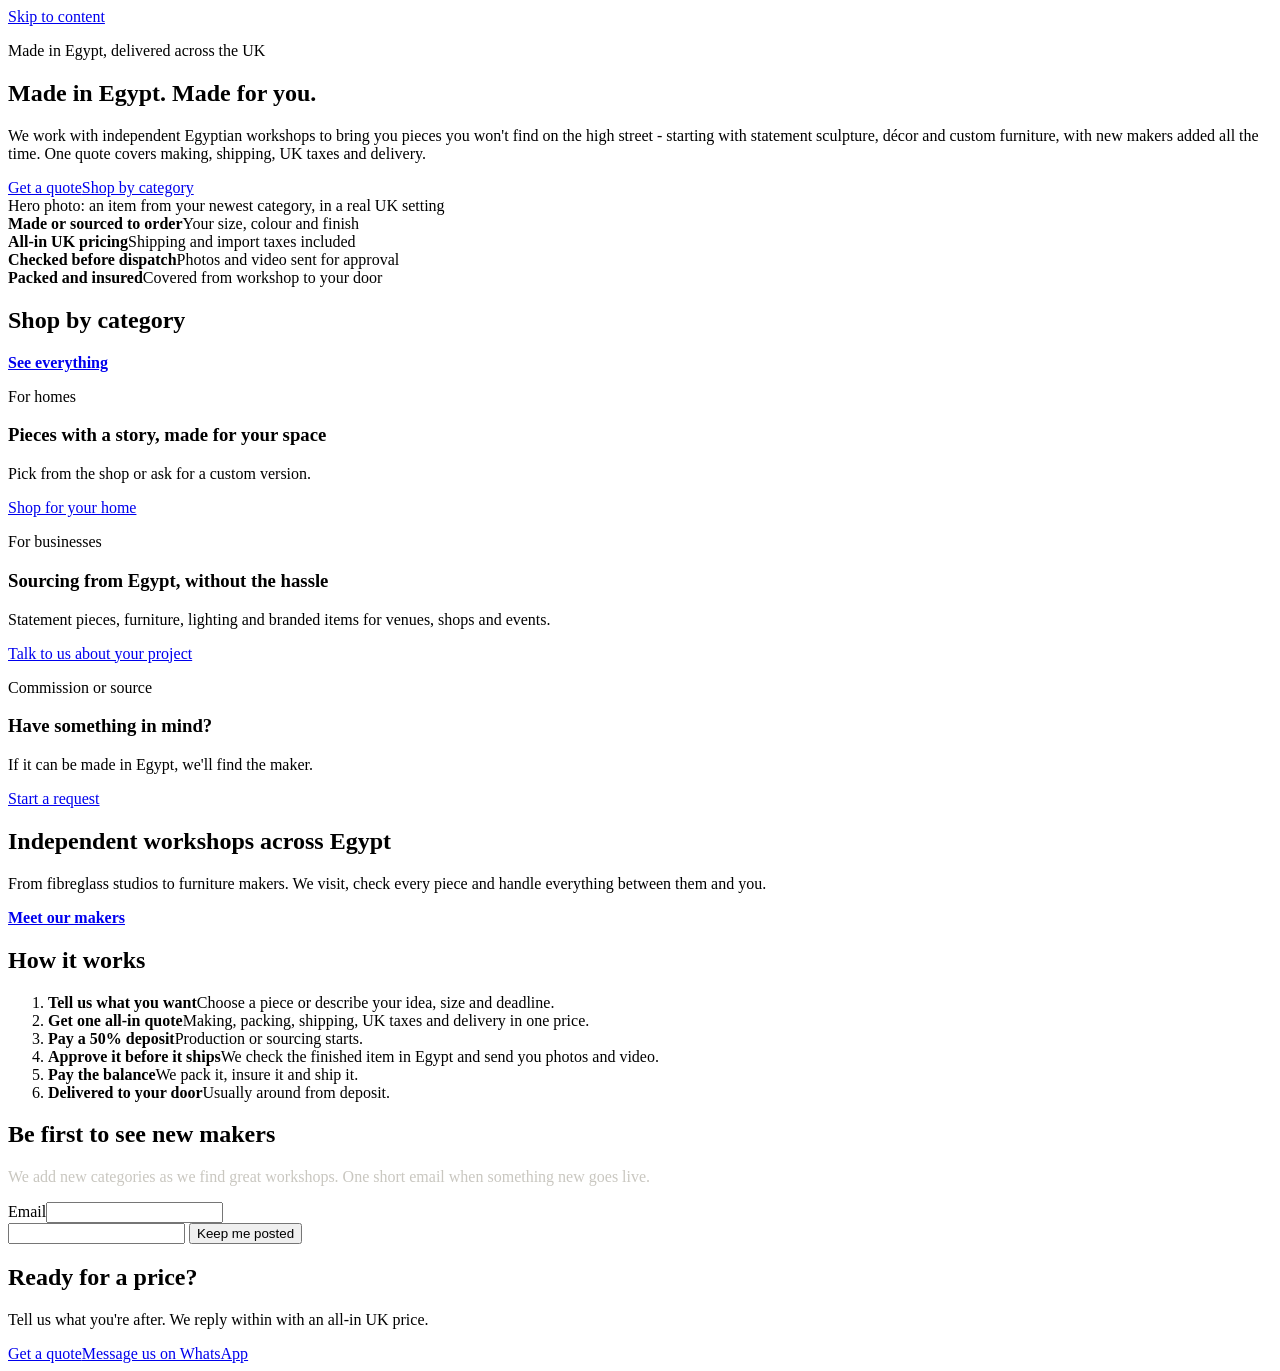
==== index.html @ 95ad1f0b "Add files via upload" ====
<!doctype html>
<html lang="en-GB">
<head>
<meta charset="utf-8">
<meta name="viewport" content="width=device-width, initial-scale=1">
<title>[BRAND] | Made in Egypt, delivered across the UK</title>
<meta name="description" content="Sculpture, décor, custom furniture and more, made to order by independent Egyptian workshops and delivered across the UK with taxes included.">
<link rel="preconnect" href="https://fonts.googleapis.com">
<link rel="preconnect" href="https://fonts.gstatic.com" crossorigin>
<link href="https://fonts.googleapis.com/css2?family=Bricolage+Grotesque:opsz,wght@12..96,700;12..96,800&family=DM+Sans:wght@400;500;700&display=swap" rel="stylesheet">
<link rel="stylesheet" href="assets/styles.css">
</head>
<body data-page="home">
<a class="skip" href="#main">Skip to content</a>
<header id="site-header"></header>
<main id="main">

<section class="hero"><div class="wrap">
  <div class="stack">
    <p class="hero__kicker">Made in Egypt, delivered across the UK</p>
    <h1>Made in Egypt. Made for you.</h1>
    <p class="lead">We work with independent Egyptian workshops to bring you pieces you won't find on the high street - starting with statement sculpture, décor and custom furniture, with new makers added all the time. One quote covers making, shipping, UK taxes and delivery.</p>
    <div class="btn-row"><a class="btn btn--primary" href="quote.html">Get a quote</a><a class="btn btn--outline" href="shop.html">Shop by category</a></div>
  </div>
  <div class="hero__media"><!-- Replace with: <img src="images/hero.jpg" alt="..."> - rotate in your newest category -->
    <div class="ph ph--tag">Hero photo: an item from your newest category, in a real UK setting</div>
  </div>
</div></section>

<section class="trust section--dark" aria-label="What's included"><div class="wrap">
  <div><strong>Made or sourced to order</strong><span>Your size, colour and finish</span></div>
  <div><strong>All-in UK pricing</strong><span>Shipping and import taxes included</span></div>
  <div><strong>Checked before dispatch</strong><span>Photos and video sent for approval</span></div>
  <div><strong>Packed and insured</strong><span>Covered from workshop to your door</span></div>
</div></section>

<section class="section"><div class="wrap">
  <div class="section-head"><h2>Shop by category</h2><a href="shop.html"><strong>See everything</strong></a></div>
  <div class="grid grid--products" id="category-grid" data-limit="3"></div>
</div></section>

<section class="section" style="padding-top:0"><div class="wrap grid grid--3">
  <div class="path"><p class="path__label">For homes</p><h3>Pieces with a story, made for your space</h3><p>Pick from the shop or ask for a custom version.</p><a href="shop.html">Shop for your home</a></div>
  <div class="path path--blue"><p class="path__label">For businesses</p><h3>Sourcing from Egypt, without the hassle</h3><p>Statement pieces, furniture, lighting and branded items for venues, shops and events.</p><a href="business.html">Talk to us about your project</a></div>
  <div class="path path--dark"><p class="path__label">Commission or source</p><h3>Have something in mind?</h3><p>If it can be made in Egypt, we'll find the maker.</p><a href="commission.html">Start a request</a></div>
</div></section>

<section class="section section--white"><div class="wrap split">
  <div class="stack"><h2>Independent workshops across Egypt</h2></div>
  <div class="stack"><p class="lead">From fibreglass studios to furniture makers. We visit, check every piece and handle everything between them and you.</p><p><a href="makers.html"><strong>Meet our makers</strong></a></p></div>
</div></section>

<section class="section"><div class="wrap stack" style="gap:40px">
  <h2>How it works</h2>
  <ol class="steps">
<li><strong>Tell us what you want</strong><span>Choose a piece or describe your idea, size and deadline.</span></li>
<li><strong>Get one all-in quote</strong><span>Making, packing, shipping, UK taxes and delivery in one price.</span></li>
<li><strong>Pay a 50% deposit</strong><span>Production or sourcing starts.</span></li>
<li><strong>Approve it before it ships</strong><span>We check the finished item in Egypt and send you photos and video.</span></li>
<li><strong>Pay the balance</strong><span>We pack it, insure it and ship it.</span></li>
<li><strong>Delivered to your door</strong><span>Usually around <span data-lead-time></span> from deposit.</span></li>
</ol>
</div></section>

<section class="section section--dark"><div class="wrap split">
  <div class="stack"><h2>Be first to see new makers</h2><p style="color:#C9C7C0">We add new categories as we find great workshops. One short email when something new goes live.</p></div>
  <form class="signup" method="POST" novalidate>
  <input type="hidden" name="form" value="new-arrivals">
  <div class="field"><label for="signup-home">Email</label><input id="signup-home" type="email" name="email" autocomplete="email" required></div>
  <input class="hp" type="text" name="_gotcha" tabindex="-1" autocomplete="off" aria-hidden="true">
  <button class="btn btn--primary" type="submit">Keep me posted</button>
  <p class="signup__msg" role="status"></p>
</form>
</div></section>

<section class="section"><div class="wrap split">
  <div class="stack"><h2>Ready for a price?</h2><p class="lead">Tell us what you're after. We reply within <span data-reply-time></span> with an all-in UK price.</p></div>
  <div class="stack" style="justify-content:center"><div class="btn-row"><a class="btn btn--primary" href="quote.html">Get a quote</a><a class="btn btn--outline" data-whatsapp href="#">Message us on WhatsApp</a></div></div>
</div></section>

</main>
<footer id="site-footer"></footer>
<script src="assets/config.js"></script>
<script src="assets/products.js"></script>
<script src="assets/main.js"></script>
</body>
</html>
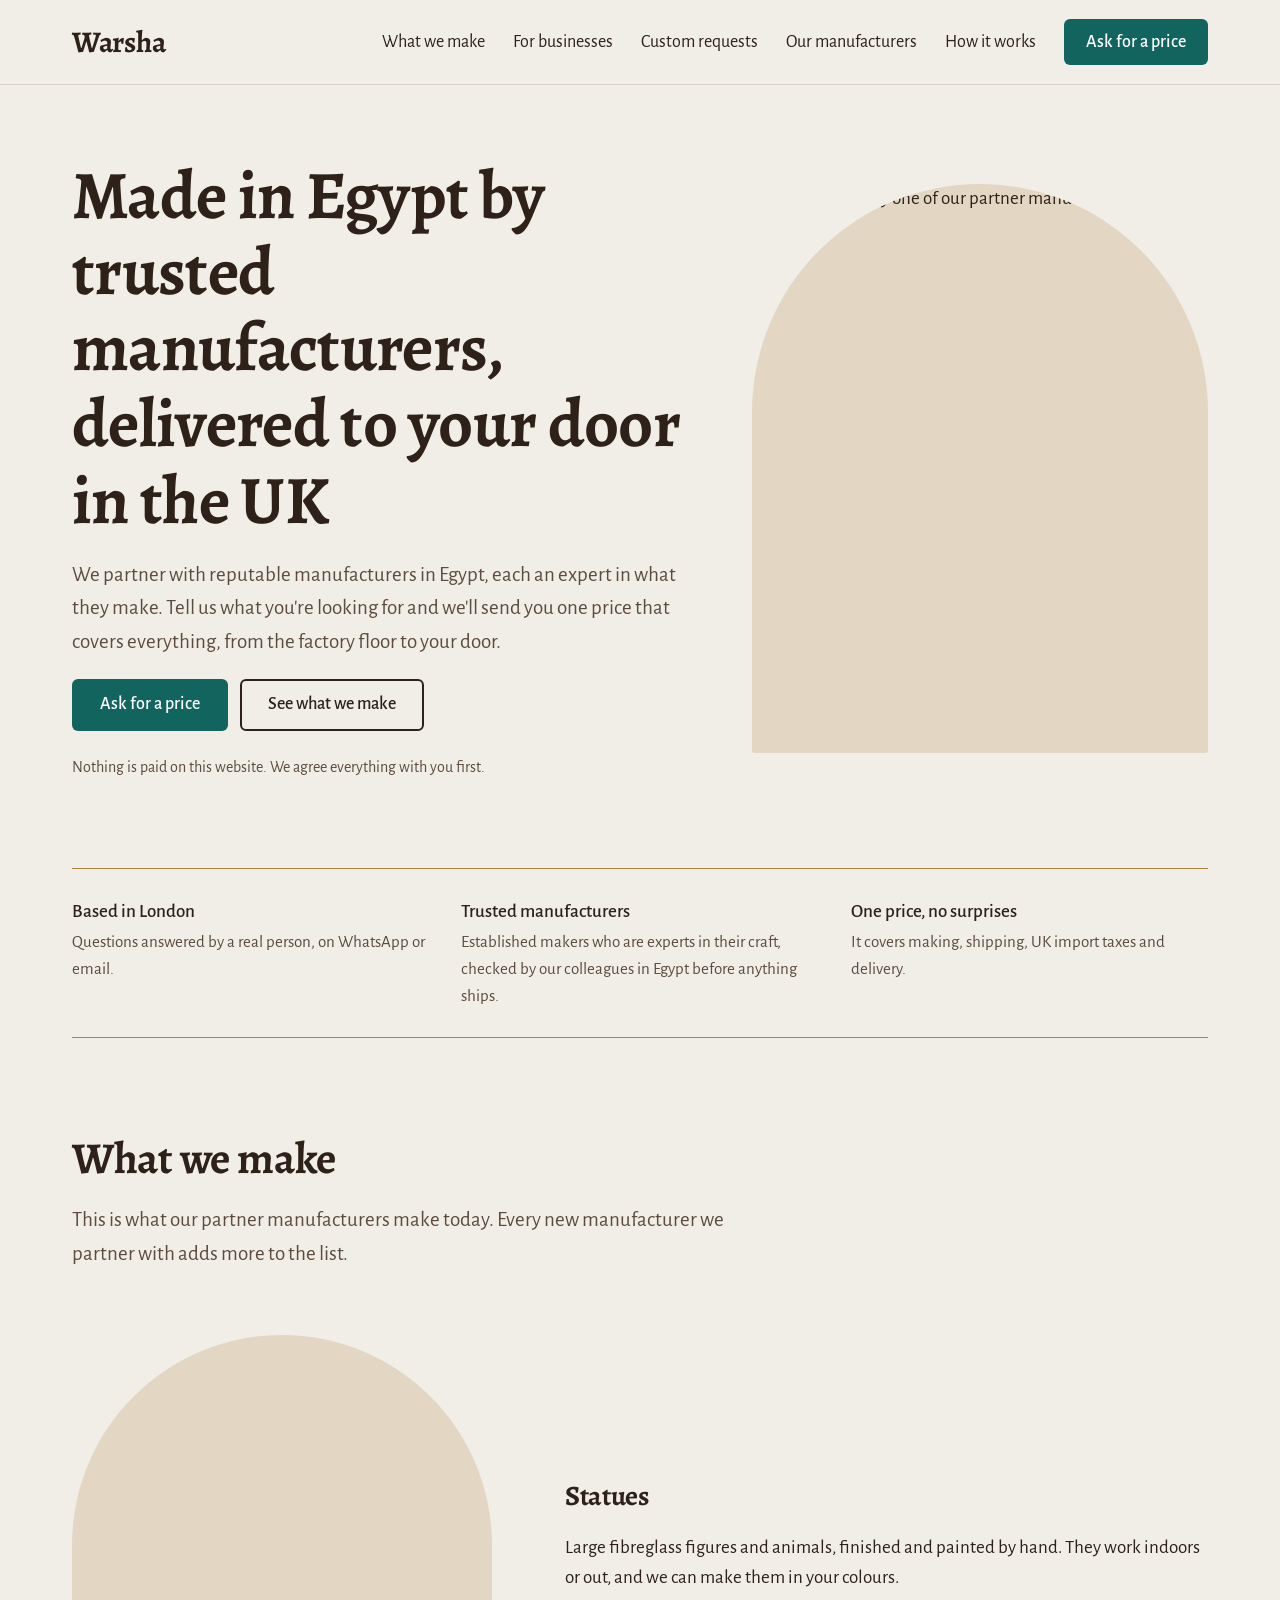
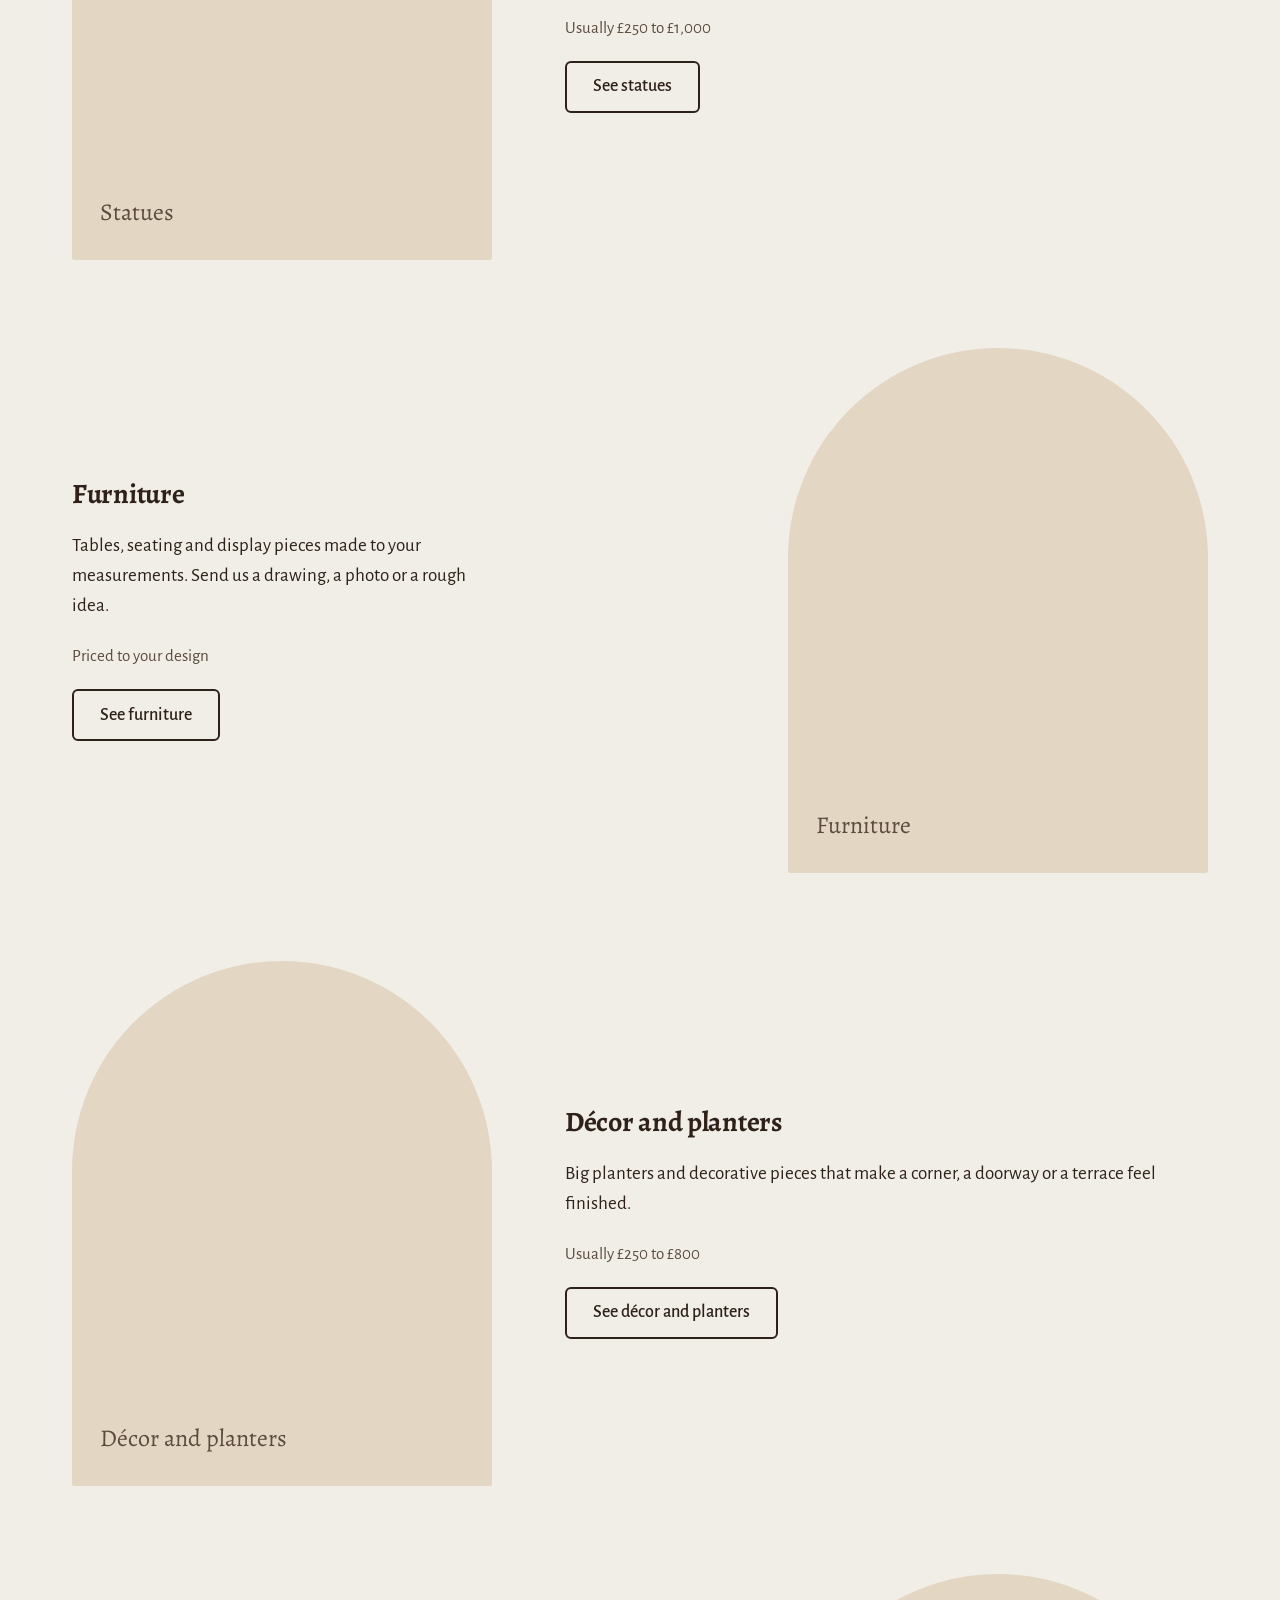
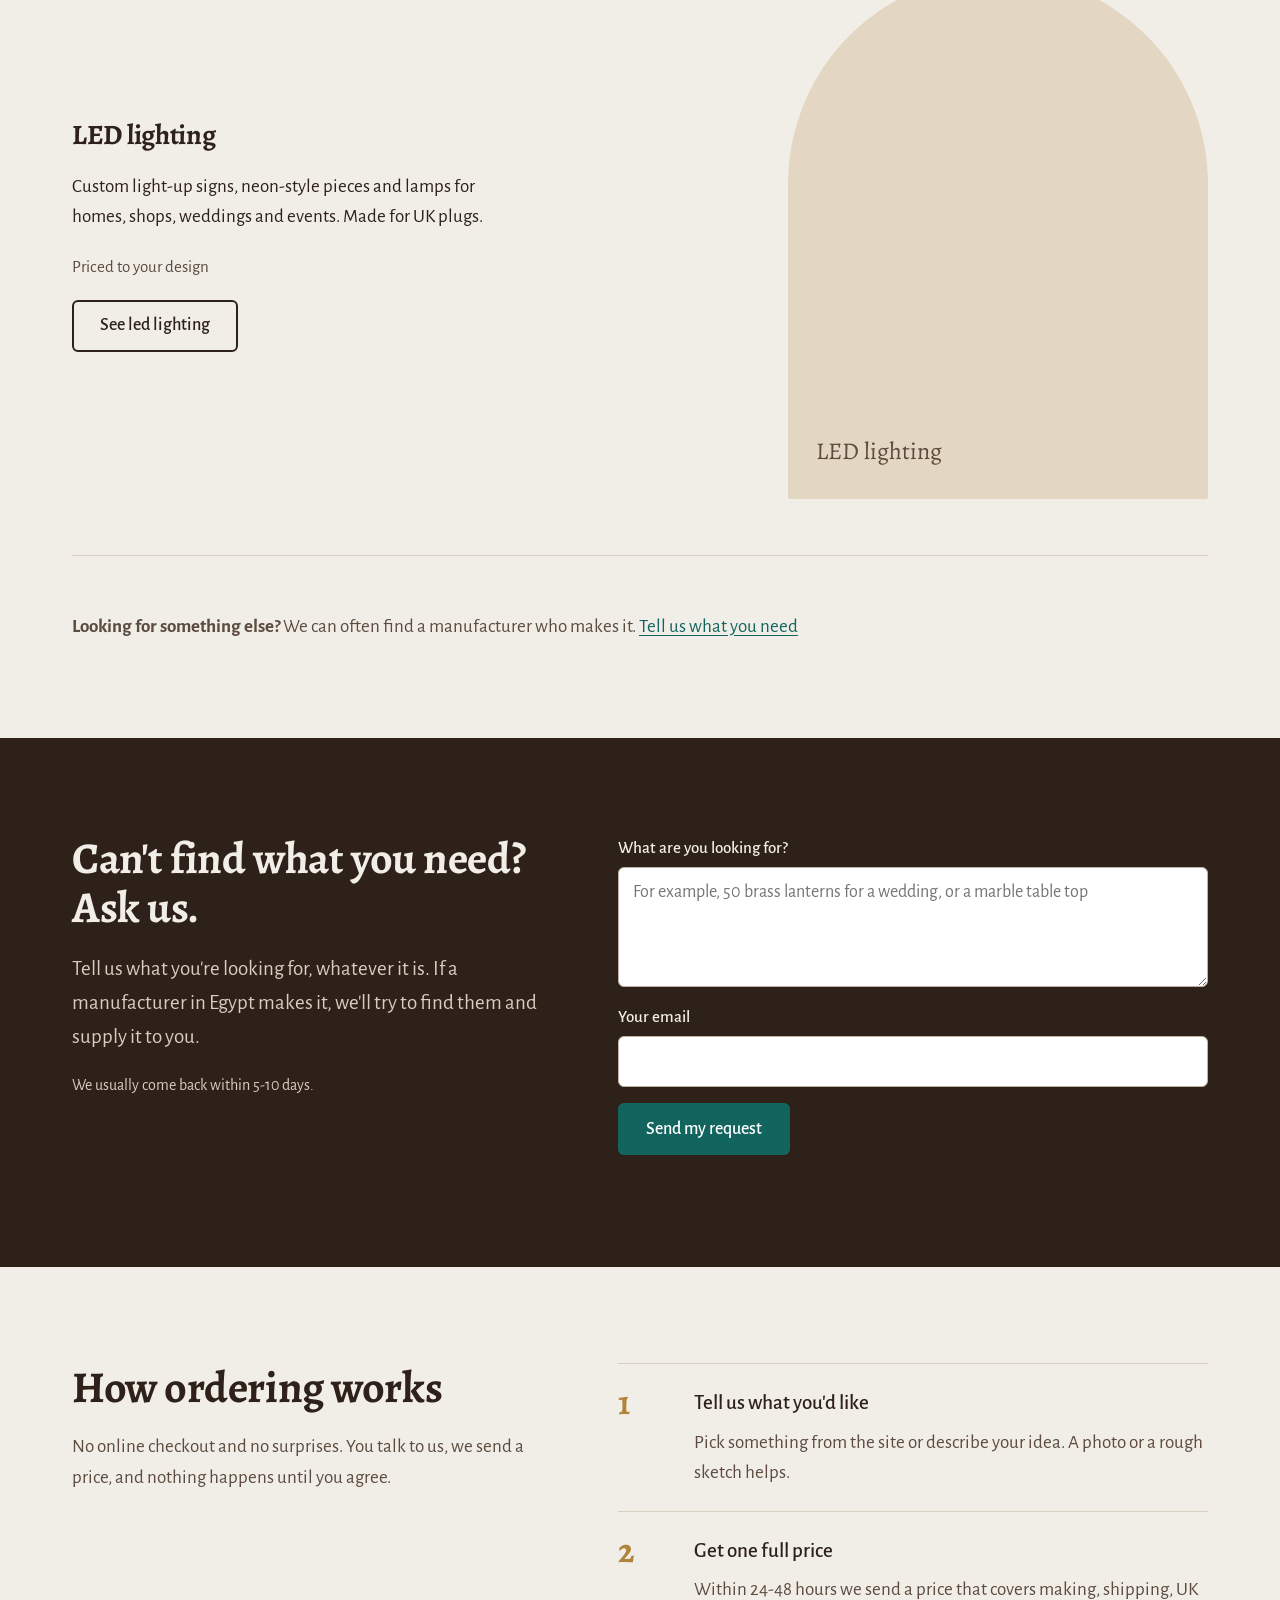
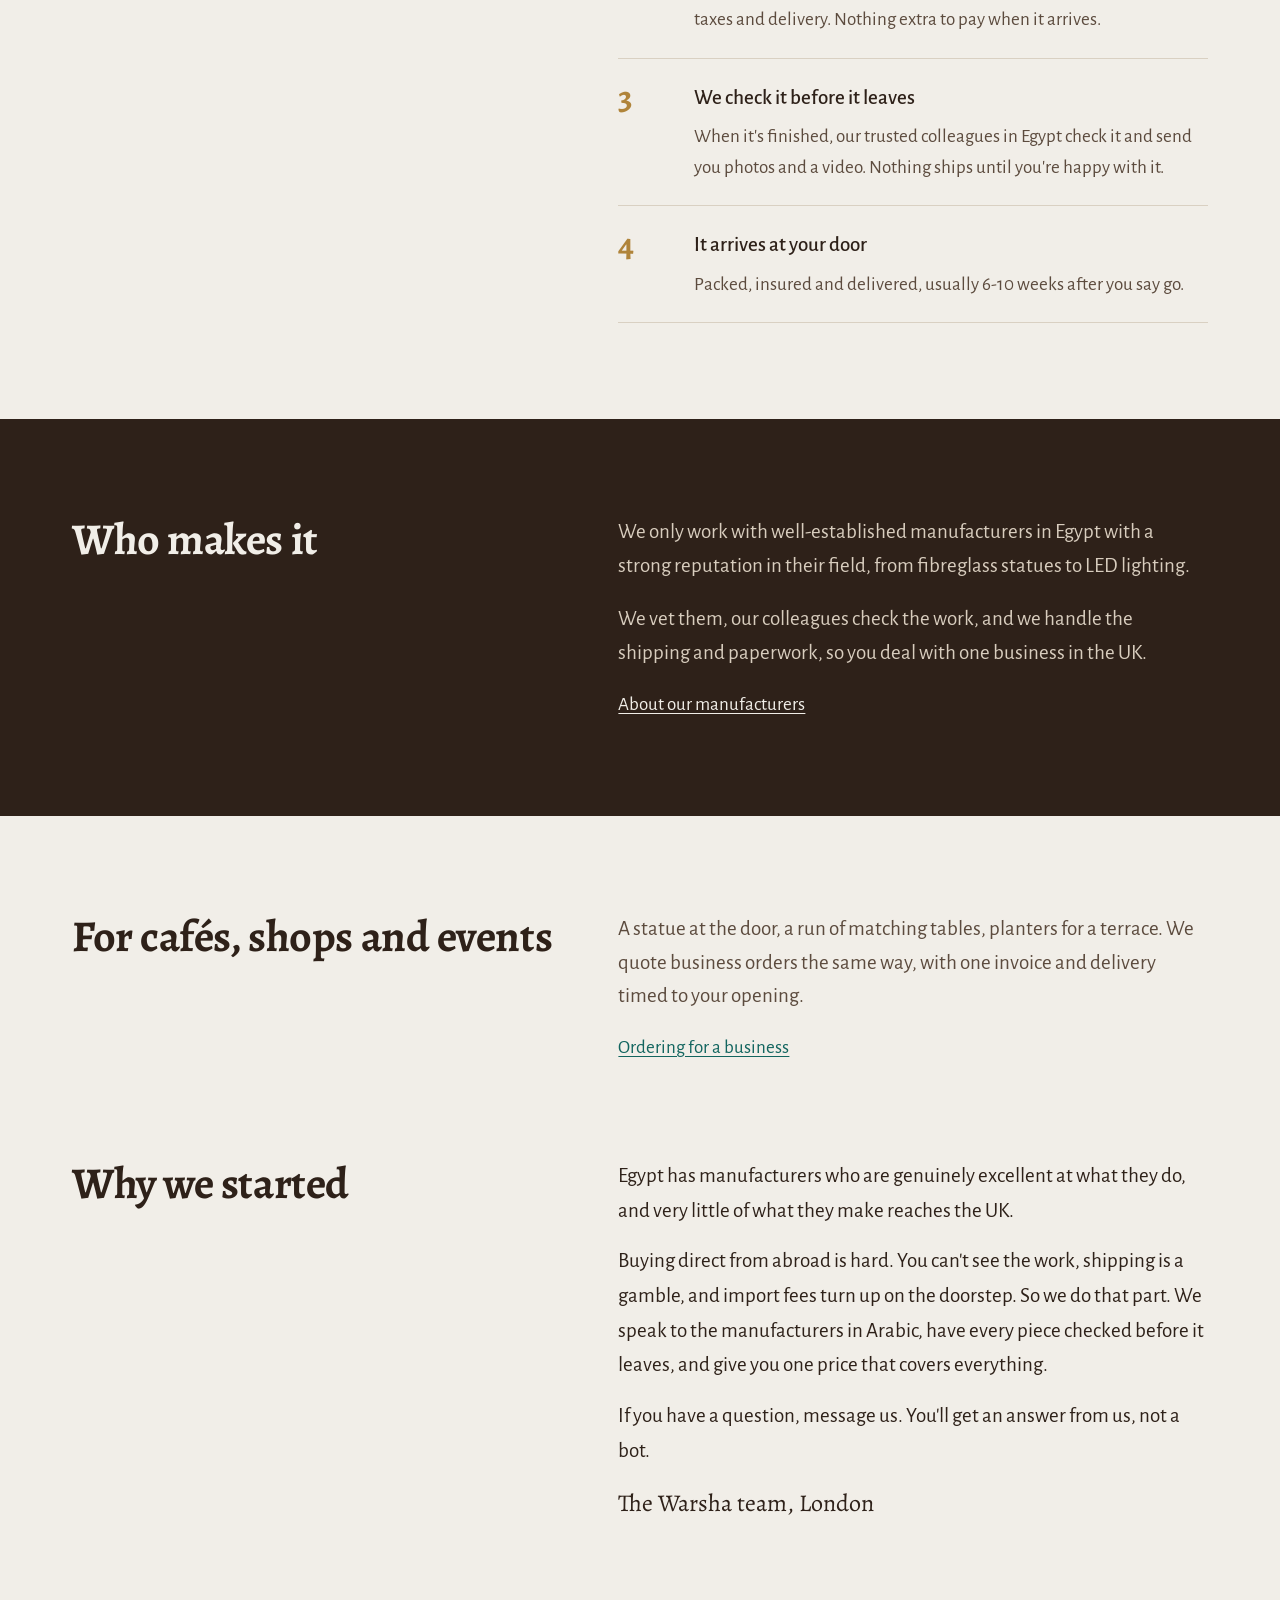
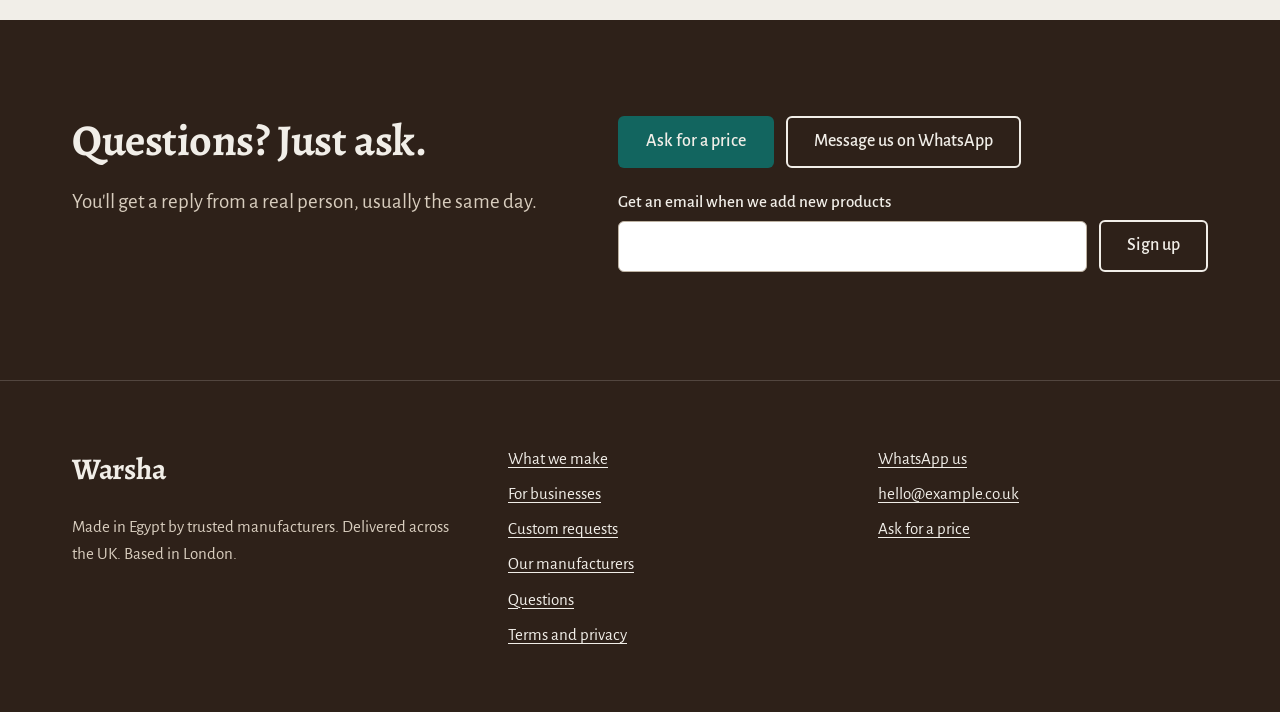
==== commit 64874548: "Add files via upload" ====
--- a/index.html
+++ b/index.html
@@ -3,83 +3,115 @@
 <head>
 <meta charset="utf-8">
 <meta name="viewport" content="width=device-width, initial-scale=1">
-<title>[BRAND] | Made in Egypt, delivered across the UK</title>
-<meta name="description" content="Sculpture, décor, custom furniture and more, made to order by independent Egyptian workshops and delivered across the UK with taxes included.">
+<title>Warsha | Handmade in Egypt, delivered across the UK</title>
+<meta name="description" content="Statues, furniture, décor, LED lighting and more from trusted manufacturers in Egypt, checked before they ship and delivered across the UK. One price, including UK taxes.">
+<meta property="og:title" content="Warsha | Handmade in Egypt, delivered across the UK">
+<meta property="og:description" content="Statues, furniture, décor, LED lighting and more from trusted manufacturers in Egypt, checked before they ship and delivered across the UK. One price, including UK taxes.">
+<meta property="og:image" content="https://yassereyssir.github.io/FORZA/images/hero.jpg">
+<link rel="canonical" href="https://yassereyssir.github.io/FORZA/">
 <link rel="preconnect" href="https://fonts.googleapis.com">
 <link rel="preconnect" href="https://fonts.gstatic.com" crossorigin>
-<link href="https://fonts.googleapis.com/css2?family=Bricolage+Grotesque:opsz,wght@12..96,700;12..96,800&family=DM+Sans:wght@400;500;700&display=swap" rel="stylesheet">
+<link href="https://fonts.googleapis.com/css2?family=Alegreya:wght@500;700&family=Alegreya+Sans:wght@400;500&display=swap" rel="stylesheet">
 <link rel="stylesheet" href="assets/styles.css">
 </head>
-<body data-page="home">
+<body>
 <a class="skip" href="#main">Skip to content</a>
-<header id="site-header"></header>
+<header class="site-header"><div class="wrap">
+<a class="logo" href="index.html">Warsha</a>
+<button class="nav-toggle" type="button" aria-expanded="false" aria-controls="main-nav">Menu</button>
+<nav class="nav" id="main-nav" aria-label="Main">
+<a href="shop.html">What we make</a>
+<a href="business.html">For businesses</a>
+<a href="commission.html">Custom requests</a>
+<a href="makers.html">Our manufacturers</a>
+<a href="how-it-works.html">How it works</a>
+<a class="btn btn--main" href="quote.html">Ask for a price</a>
+</nav></div></header>
 <main id="main">
 
 <section class="hero"><div class="wrap">
-  <div class="stack">
-    <p class="hero__kicker">Made in Egypt, delivered across the UK</p>
-    <h1>Made in Egypt. Made for you.</h1>
-    <p class="lead">We work with independent Egyptian workshops to bring you pieces you won't find on the high street - starting with statement sculpture, décor and custom furniture, with new makers added all the time. One quote covers making, shipping, UK taxes and delivery.</p>
-    <div class="btn-row"><a class="btn btn--primary" href="quote.html">Get a quote</a><a class="btn btn--outline" href="shop.html">Shop by category</a></div>
-  </div>
-  <div class="hero__media"><!-- Replace with: <img src="images/hero.jpg" alt="..."> - rotate in your newest category -->
-    <div class="ph ph--tag">Hero photo: an item from your newest category, in a real UK setting</div>
-  </div>
+<div class="stack">
+<h1>Made in Egypt by trusted manufacturers, delivered to your door in the UK</h1>
+<p class="lead">We partner with reputable manufacturers in Egypt, each an expert in what they make. Tell us what you're looking for and we'll send you one price that covers everything, from the factory floor to your door.</p>
+<div class="btn-row"><a class="btn btn--main" href="quote.html">Ask for a price</a><a class="btn btn--line" href="shop.html">See what we make</a></div>
+<p class="hero__note">Nothing is paid on this website. We agree everything with you first.</p>
+</div>
+<div class="arch"><img src="images/hero.jpg" alt="A piece made by one of our partner manufacturers in Egypt" data-fallback=""></div>
 </div></section>
 
-<section class="trust section--dark" aria-label="What's included"><div class="wrap">
-  <div><strong>Made or sourced to order</strong><span>Your size, colour and finish</span></div>
-  <div><strong>All-in UK pricing</strong><span>Shipping and import taxes included</span></div>
-  <div><strong>Checked before dispatch</strong><span>Photos and video sent for approval</span></div>
-  <div><strong>Packed and insured</strong><span>Covered from workshop to your door</span></div>
+<div class="wrap"><hr class="rule"><div class="facts">
+<p><strong>Based in London</strong>Questions answered by a real person, on WhatsApp or email.</p>
+<p><strong>Trusted manufacturers</strong>Established makers who are experts in their craft, checked by our colleagues in Egypt before anything ships.</p>
+<p><strong>One price, no surprises</strong>It covers making, shipping, UK import taxes and delivery.</p>
+</div><hr class="rule"></div>
+
+<section class="block"><div class="wrap">
+<div class="stack" style="margin-bottom:64px"><h2>What we make</h2><p class="lead">This is what our partner manufacturers make today. Every new manufacturer we partner with adds more to the list.</p></div>
+<div class="rows" id="category-rows"></div>
+<div class="extras" id="category-extras"></div>
 </div></section>
 
-<section class="section"><div class="wrap">
-  <div class="section-head"><h2>Shop by category</h2><a href="shop.html"><strong>See everything</strong></a></div>
-  <div class="grid grid--products" id="category-grid" data-limit="3"></div>
+<section class="block dark"><div class="wrap split">
+<div class="stack"><h2>Can't find what you need? Ask us.</h2><p class="lead">Tell us what you're looking for, whatever it is. If a manufacturer in Egypt makes it, we'll try to find them and supply it to you.</p><p class="small muted">We usually come back within <span data-sourcing-time></span>.</p></div>
+<form class="request" id="request-form" novalidate>
+<input type="hidden" name="form" value="sourcing-request">
+<div class="field"><label for="r-what">What are you looking for?</label><textarea id="r-what" name="looking_for" placeholder="For example, 50 brass lanterns for a wedding, or a marble table top" required></textarea></div>
+<div class="field"><label for="r-email">Your email</label><input id="r-email" name="email" type="email" autocomplete="email" required></div>
+<input class="hp" type="text" name="_gotcha" tabindex="-1" autocomplete="off" aria-hidden="true">
+<div class="btn-row"><button class="btn btn--main" type="submit">Send my request</button></div>
+<p class="request__msg" role="status"></p>
+</form>
 </div></section>
 
-<section class="section" style="padding-top:0"><div class="wrap grid grid--3">
-  <div class="path"><p class="path__label">For homes</p><h3>Pieces with a story, made for your space</h3><p>Pick from the shop or ask for a custom version.</p><a href="shop.html">Shop for your home</a></div>
-  <div class="path path--blue"><p class="path__label">For businesses</p><h3>Sourcing from Egypt, without the hassle</h3><p>Statement pieces, furniture, lighting and branded items for venues, shops and events.</p><a href="business.html">Talk to us about your project</a></div>
-  <div class="path path--dark"><p class="path__label">Commission or source</p><h3>Have something in mind?</h3><p>If it can be made in Egypt, we'll find the maker.</p><a href="commission.html">Start a request</a></div>
-</div></section>
-
-<section class="section section--white"><div class="wrap split">
-  <div class="stack"><h2>Independent workshops across Egypt</h2></div>
-  <div class="stack"><p class="lead">From fibreglass studios to furniture makers. We visit, check every piece and handle everything between them and you.</p><p><a href="makers.html"><strong>Meet our makers</strong></a></p></div>
-</div></section>
-
-<section class="section"><div class="wrap stack" style="gap:40px">
-  <h2>How it works</h2>
-  <ol class="steps">
-<li><strong>Tell us what you want</strong><span>Choose a piece or describe your idea, size and deadline.</span></li>
-<li><strong>Get one all-in quote</strong><span>Making, packing, shipping, UK taxes and delivery in one price.</span></li>
-<li><strong>Pay a 50% deposit</strong><span>Production or sourcing starts.</span></li>
-<li><strong>Approve it before it ships</strong><span>We check the finished item in Egypt and send you photos and video.</span></li>
-<li><strong>Pay the balance</strong><span>We pack it, insure it and ship it.</span></li>
-<li><strong>Delivered to your door</strong><span>Usually around <span data-lead-time></span> from deposit.</span></li>
+<section class="block"><div class="wrap split">
+<div class="stack"><h2>How ordering works</h2><p class="muted">No online checkout and no surprises. You talk to us, we send a price, and nothing happens until you agree.</p></div>
+<ol class="steps">
+<li><strong>Tell us what you'd like</strong><span>Pick something from the site or describe your idea. A photo or a rough sketch helps.</span></li>
+<li><strong>Get one full price</strong><span>Within <span data-reply-time></span> we send a price that covers making, shipping, UK taxes and delivery. Nothing extra to pay when it arrives.</span></li>
+<li><strong>We check it before it leaves</strong><span>When it's finished, our trusted colleagues in Egypt check it and send you photos and a video. Nothing ships until you're happy with it.</span></li>
+<li><strong>It arrives at your door</strong><span>Packed, insured and delivered, usually <span data-lead-time></span> after you say go.</span></li>
 </ol>
 </div></section>
 
-<section class="section section--dark"><div class="wrap split">
-  <div class="stack"><h2>Be first to see new makers</h2><p style="color:#C9C7C0">We add new categories as we find great workshops. One short email when something new goes live.</p></div>
-  <form class="signup" method="POST" novalidate>
-  <input type="hidden" name="form" value="new-arrivals">
-  <div class="field"><label for="signup-home">Email</label><input id="signup-home" type="email" name="email" autocomplete="email" required></div>
-  <input class="hp" type="text" name="_gotcha" tabindex="-1" autocomplete="off" aria-hidden="true">
-  <button class="btn btn--primary" type="submit">Keep me posted</button>
-  <p class="signup__msg" role="status"></p>
-</form>
+<section class="block dark"><div class="wrap split">
+<h2>Who makes it</h2>
+<div class="stack"><p class="lead">We only work with well-established manufacturers in Egypt with a strong reputation in their field, from fibreglass statues to LED lighting.</p><p class="lead">We vet them, our colleagues check the work, and we handle the shipping and paperwork, so you deal with one business in the UK.</p><p><a href="makers.html">About our manufacturers</a></p></div>
 </div></section>
 
-<section class="section"><div class="wrap split">
-  <div class="stack"><h2>Ready for a price?</h2><p class="lead">Tell us what you're after. We reply within <span data-reply-time></span> with an all-in UK price.</p></div>
-  <div class="stack" style="justify-content:center"><div class="btn-row"><a class="btn btn--primary" href="quote.html">Get a quote</a><a class="btn btn--outline" data-whatsapp href="#">Message us on WhatsApp</a></div></div>
+<section class="block"><div class="wrap split">
+<h2>For cafés, shops and events</h2>
+<div class="stack"><p class="lead">A statue at the door, a run of matching tables, planters for a terrace. We quote business orders the same way, with one invoice and delivery timed to your opening.</p><p><a href="business.html">Ordering for a business</a></p></div>
 </div></section>
 
+<section class="block" style="padding-top:0"><div class="wrap split">
+<h2>Why we started</h2>
+<div class="note">
+<p>Egypt has manufacturers who are genuinely excellent at what they do, and very little of what they make reaches the UK.</p>
+<p>Buying direct from abroad is hard. You can't see the work, shipping is a gamble, and import fees turn up on the doorstep. So we do that part. We speak to the manufacturers in Arabic, have every piece checked before it leaves, and give you one price that covers everything.</p>
+<p>If you have a question, message us. You'll get an answer from us, not a bot.</p>
+<p class="note__sign">The Warsha team, London</p>
+</div>
+</div></section>
+
+<section class="block dark"><div class="wrap split">
+<div class="stack"><h2>Questions? Just ask.</h2><p class="lead">You'll get a reply from a real person, usually the same day.</p></div>
+<div class="stack">
+<div class="btn-row"><a class="btn btn--main" href="quote.html">Ask for a price</a><a class="btn btn--line" data-whatsapp href="#">Message us on WhatsApp</a></div>
+<form class="signup" novalidate>
+<input type="hidden" name="form" value="new-products">
+<div class="field"><label for="signup-email">Get an email when we add new products</label><input id="signup-email" type="email" name="email" autocomplete="email" required></div>
+<input class="hp" type="text" name="_gotcha" tabindex="-1" autocomplete="off" aria-hidden="true">
+<button class="btn btn--line" type="submit">Sign up</button>
+<p class="signup__msg" role="status"></p>
+</form>
+</div></div></section>
+
 </main>
-<footer id="site-footer"></footer>
+<footer class="site-footer"><div class="wrap">
+<div class="stack"><a class="logo" href="index.html">Warsha</a><p>Made in Egypt by trusted manufacturers. Delivered across the UK. Based in London.</p></div>
+<ul aria-label="Pages"><li><a href="shop.html">What we make</a></li><li><a href="business.html">For businesses</a></li><li><a href="commission.html">Custom requests</a></li><li><a href="makers.html">Our manufacturers</a></li><li><a href="faq.html">Questions</a></li><li><a href="legal.html">Terms and privacy</a></li></ul>
+<ul aria-label="Contact"><li><a data-whatsapp href="#">WhatsApp us</a></li><li><a data-email href="#"></a></li><li><a href="quote.html">Ask for a price</a></li></ul>
+</div></footer>
 <script src="assets/config.js"></script>
 <script src="assets/products.js"></script>
 <script src="assets/main.js"></script>
--- a/assets/styles.css
+++ b/assets/styles.css
@@ -0,0 +1,188 @@
+/* ==========================================================
+   COLOURS & FONTS - change the look here
+   ========================================================== */
+:root{
+  --limewash:#F1EEE8;   /* page background */
+  --paper:#FAF8F4;      /* forms, quiet panels */
+  --walnut:#2E2119;     /* text and dark sections */
+  --walnut-soft:#5C4B3E;/* secondary text */
+  --faience:#12655F;    /* buttons and links (Egyptian faience blue-green) */
+  --faience-dark:#0C4B46;
+  --brass:#B0843A;      /* thin lines and small details */
+  --sand:#E3D7C3;       /* panels where a photo isn't uploaded yet */
+  --line:#D9D0C2;
+  --serif:'Alegreya', Georgia, serif;
+  --sans:'Alegreya Sans', 'Helvetica Neue', Arial, sans-serif;
+  --wrap:1200px;
+}
+
+*,*::before,*::after{box-sizing:border-box}
+html{scroll-behavior:smooth}
+@media (prefers-reduced-motion:reduce){html{scroll-behavior:auto}}
+body{margin:0;background:var(--limewash);color:var(--walnut);font-family:var(--sans);font-size:19px;line-height:1.6}
+img{max-width:100%;display:block}
+a{color:var(--faience);text-underline-offset:3px}
+a:hover{color:var(--faience-dark)}
+:focus-visible{outline:3px solid var(--faience);outline-offset:3px}
+p{margin:0}
+h1,h2,h3{font-family:var(--serif);font-weight:700;margin:0;line-height:1.12;letter-spacing:-0.01em}
+h1{font-size:clamp(40px,5.6vw,68px)}
+h2{font-size:clamp(30px,3.6vw,44px)}
+h3{font-size:28px}
+.wrap{max-width:var(--wrap);margin:0 auto;padding:0 32px}
+@media (max-width:640px){.wrap{padding:0 20px}body{font-size:18px}}
+.lead{font-size:21px;color:var(--walnut-soft);max-width:34em}
+.measure{max-width:38em}
+.stack{display:flex;flex-direction:column;gap:20px}
+.skip{position:absolute;left:-999px}.skip:focus{left:16px;top:16px;background:var(--paper);padding:8px 12px;z-index:10}
+
+/* Spacing between sections */
+.block{padding:96px 0}
+.block--tight{padding:56px 0}
+@media (max-width:640px){.block{padding:64px 0}}
+.dark{background:var(--walnut);color:var(--limewash)}
+.dark a{color:#F1EEE8}
+.dark .lead,.dark .muted{color:#D8CDBE}
+.rule{border:0;border-top:1px solid var(--brass);margin:0}
+.muted{color:var(--walnut-soft)}
+.small{font-size:16px}
+
+/* Buttons */
+.btn{display:inline-flex;align-items:center;justify-content:center;min-height:52px;padding:0 26px;border-radius:6px;border:2px solid transparent;background:transparent;font:inherit;font-size:18px;font-weight:500;text-decoration:none;cursor:pointer}
+.btn--main{background:var(--faience);color:#fff}.btn--main:hover{background:var(--faience-dark);color:#fff}
+.btn--line{border-color:var(--walnut);color:var(--walnut)}.btn--line:hover{background:var(--walnut);color:var(--limewash)}
+.dark .btn--line{border-color:var(--limewash);color:var(--limewash)}.dark .btn--line:hover{background:var(--limewash);color:var(--walnut)}
+.btn-row{display:flex;flex-wrap:wrap;gap:12px}
+
+/* The arch - the signature shape (doorways and mashrabiya windows) */
+.arch{border-radius:999px 999px 10px 10px;overflow:hidden;background:var(--sand);position:relative;aspect-ratio:4/5}
+.arch img{width:100%;height:100%;object-fit:cover}
+.arch__empty{position:absolute;inset:0;display:flex;align-items:flex-end;padding:28px;font-family:var(--serif);font-size:24px;color:var(--walnut-soft)}
+
+/* Header */
+.site-header{border-bottom:1px solid var(--line)}
+.site-header .wrap{display:flex;align-items:center;justify-content:space-between;gap:20px;min-height:84px;position:relative}
+.logo{font-family:var(--serif);font-weight:700;font-size:30px;color:var(--walnut);text-decoration:none;letter-spacing:-0.01em}
+.logo:hover{color:var(--walnut)}
+.nav{display:flex;align-items:center;gap:28px;font-size:18px}
+.nav a{color:var(--walnut);text-decoration:none}
+.nav a:hover{color:var(--faience)}
+.nav a[aria-current="page"]{text-decoration:underline;text-decoration-color:var(--brass);text-decoration-thickness:2px;text-underline-offset:8px}
+.nav .btn{color:#fff;min-height:46px;padding:0 20px}
+.nav-toggle{display:none;min-height:46px;padding:0 18px;border:2px solid var(--walnut);border-radius:6px;background:none;font:inherit;font-size:17px;cursor:pointer;color:var(--walnut)}
+@media (max-width:980px){
+  .nav-toggle{display:inline-flex;align-items:center}
+  .nav{display:none;position:absolute;top:84px;left:0;right:0;z-index:5;background:var(--limewash);flex-direction:column;align-items:flex-start;gap:18px;padding:24px 32px;border-bottom:1px solid var(--line)}
+  .nav.is-open{display:flex}
+}
+
+/* Hero */
+.hero{padding:72px 0 88px}
+.hero .wrap{display:grid;grid-template-columns:1.15fr 0.85fr;gap:64px;align-items:center}
+.hero .arch{max-height:640px}
+.hero__note{font-size:16px;color:var(--walnut-soft);padding-top:4px}
+@media (max-width:900px){.hero .wrap{grid-template-columns:1fr;gap:40px}.hero .arch{max-width:440px}}
+
+/* Plain fact line under the hero */
+.facts{display:grid;grid-template-columns:repeat(3,minmax(0,1fr));gap:32px;padding:28px 0}
+.facts p{font-size:17px;color:var(--walnut-soft)}
+.facts strong{display:block;color:var(--walnut);font-size:19px;font-weight:500}
+@media (max-width:760px){.facts{grid-template-columns:1fr;gap:16px}}
+
+/* Category rows (alternate sides) */
+.rows{display:flex;flex-direction:column;gap:88px}
+.row{display:grid;grid-template-columns:0.8fr 1.2fr;gap:64px;align-items:center}
+.row:nth-child(even) .arch{order:2}
+.row .arch{max-width:420px;width:100%}
+.row:nth-child(even) .arch{justify-self:end}
+.row__price{color:var(--walnut-soft);font-size:17px}
+@media (max-width:820px){.row{grid-template-columns:1fr;gap:28px}.row:nth-child(even) .arch{order:0;justify-self:start}.row .arch{max-width:360px}}
+.extras{display:flex;flex-wrap:wrap;gap:16px 48px;padding-top:56px;margin-top:56px;border-top:1px solid var(--line)}
+
+/* Ordering steps - a real sequence, so numbered */
+.steps{list-style:none;margin:0;padding:0;counter-reset:s;max-width:46em}
+.steps li{counter-increment:s;display:grid;grid-template-columns:56px 1fr;gap:8px 20px;padding:22px 0;border-top:1px solid var(--line)}
+.steps li:last-child{border-bottom:1px solid var(--line)}
+.steps li::before{content:counter(s);font-family:var(--serif);font-weight:700;font-size:34px;line-height:1;color:var(--brass);grid-row:span 2}
+.steps strong{font-size:21px;font-weight:500}
+.steps span{color:var(--walnut-soft)}
+
+/* Two-column text block */
+.split{display:grid;grid-template-columns:0.9fr 1.1fr;gap:64px;align-items:start}
+@media (max-width:820px){.split{grid-template-columns:1fr;gap:24px}}
+
+/* Founder note */
+.note{max-width:40em;font-size:21px;line-height:1.65}
+.note p+p{margin-top:16px}
+.note__sign{font-family:var(--serif);font-size:24px;margin-top:20px}
+
+/* Product grid (only items with photos) */
+.items{display:grid;grid-template-columns:repeat(auto-fill,minmax(260px,1fr));gap:40px 32px}
+.item{text-decoration:none;color:var(--walnut);display:flex;flex-direction:column;gap:10px}
+.item .arch{aspect-ratio:3/4}
+.item h3{font-size:24px}
+.item:hover h3{color:var(--faience)}
+.item p{color:var(--walnut-soft);font-size:17px}
+.empty{background:var(--paper);border:1px solid var(--line);border-radius:10px;padding:32px;max-width:40em}
+
+/* Product page */
+.product{display:grid;grid-template-columns:0.9fr 1.1fr;gap:64px;align-items:start}
+@media (max-width:860px){.product{grid-template-columns:1fr}}
+.product .arch{max-width:480px}
+.specs{display:grid;grid-template-columns:max-content 1fr;gap:10px 28px;margin:0;padding-top:20px;border-top:1px solid var(--line)}
+.specs dt{font-weight:500}.specs dd{margin:0;color:var(--walnut-soft)}
+
+/* Lists with a small brass mark */
+.ticks{list-style:none;padding:0;margin:0;display:flex;flex-direction:column;gap:10px}
+.ticks li{padding-left:22px;position:relative}
+.ticks li::before{content:"";position:absolute;left:0;top:.7em;width:10px;height:2px;background:var(--brass)}
+
+/* Makers */
+.makers{display:grid;grid-template-columns:repeat(auto-fit,minmax(280px,1fr));gap:40px}
+.maker{border-top:2px solid var(--brass);padding-top:20px;display:flex;flex-direction:column;gap:8px}
+.maker h3{font-size:24px}
+
+/* Forms */
+.form{background:var(--paper);border:1px solid var(--line);border-radius:10px;padding:36px;display:grid;grid-template-columns:repeat(2,minmax(0,1fr));gap:20px}
+@media (max-width:640px){.form{grid-template-columns:1fr;padding:24px}}
+.field{display:flex;flex-direction:column;gap:6px}
+.field--full{grid-column:1/-1}
+.field label{font-weight:500;font-size:17px}
+.field input,.field select,.field textarea{min-height:50px;border:1.5px solid #BDB2A2;border-radius:6px;padding:10px 14px;font:inherit;font-size:18px;background:#fff;color:var(--walnut)}
+.field textarea{min-height:140px;resize:vertical}
+.field input:focus,.field select:focus,.field textarea:focus{outline:none;border-color:var(--faience);box-shadow:0 0 0 3px rgba(18,101,95,.2)}
+.check{display:flex;gap:12px;align-items:flex-start;font-size:17px;color:var(--walnut-soft)}
+.check input{width:22px;height:22px;margin-top:3px;accent-color:var(--faience)}
+.form__foot{grid-column:1/-1;display:flex;flex-wrap:wrap;gap:16px;align-items:center;justify-content:space-between}
+.status{grid-column:1/-1;padding:16px;border-radius:6px}
+.status--ok{background:#DCEBE8;color:#0B3B37}.status--err{background:#F3E1D6;color:#6B2B10}
+.hp{position:absolute;left:-9999px}
+.signup{display:flex;flex-wrap:wrap;gap:12px;align-items:flex-end}
+.signup .field{flex:1 1 260px}
+.signup label{color:var(--limewash)}
+.signup__msg{flex-basis:100%;font-size:16px;color:#D8CDBE}
+
+/* FAQ */
+.faq{max-width:46em}
+.faq details{border-top:1px solid var(--line);padding:20px 0}
+.faq details:last-child{border-bottom:1px solid var(--line)}
+.faq summary{cursor:pointer;font-size:21px;font-weight:500;list-style:none;display:flex;justify-content:space-between;gap:16px}
+.faq summary::-webkit-details-marker{display:none}
+.faq summary::after{content:"+";font-family:var(--serif);font-size:28px;line-height:1;color:var(--brass)}
+.faq details[open] summary::after{content:"\2013"}
+.faq details p{margin-top:10px;color:var(--walnut-soft)}
+.prose{max-width:42em}.prose h2{font-size:30px;margin:48px 0 12px}.prose p{color:var(--walnut-soft);margin-bottom:12px}
+
+/* Footer */
+.site-footer{background:var(--walnut);color:#D8CDBE;font-size:17px;border-top:1px solid rgba(241,238,232,.18)}
+.site-footer .wrap{display:grid;grid-template-columns:1.2fr 1fr 1fr;gap:40px;padding-top:64px;padding-bottom:64px}
+@media (max-width:760px){.site-footer .wrap{grid-template-columns:1fr}}
+.site-footer .logo{color:var(--limewash)}
+.site-footer a{color:var(--limewash)}
+.site-footer ul{list-style:none;margin:0;padding:0;display:flex;flex-direction:column;gap:8px}
+
+/* "Ask us to source it" form on dark background */
+.request{display:flex;flex-direction:column;gap:16px}
+.request label{color:var(--limewash)}
+.request textarea{min-height:120px}
+.request__msg{font-size:16px;color:#D8CDBE}
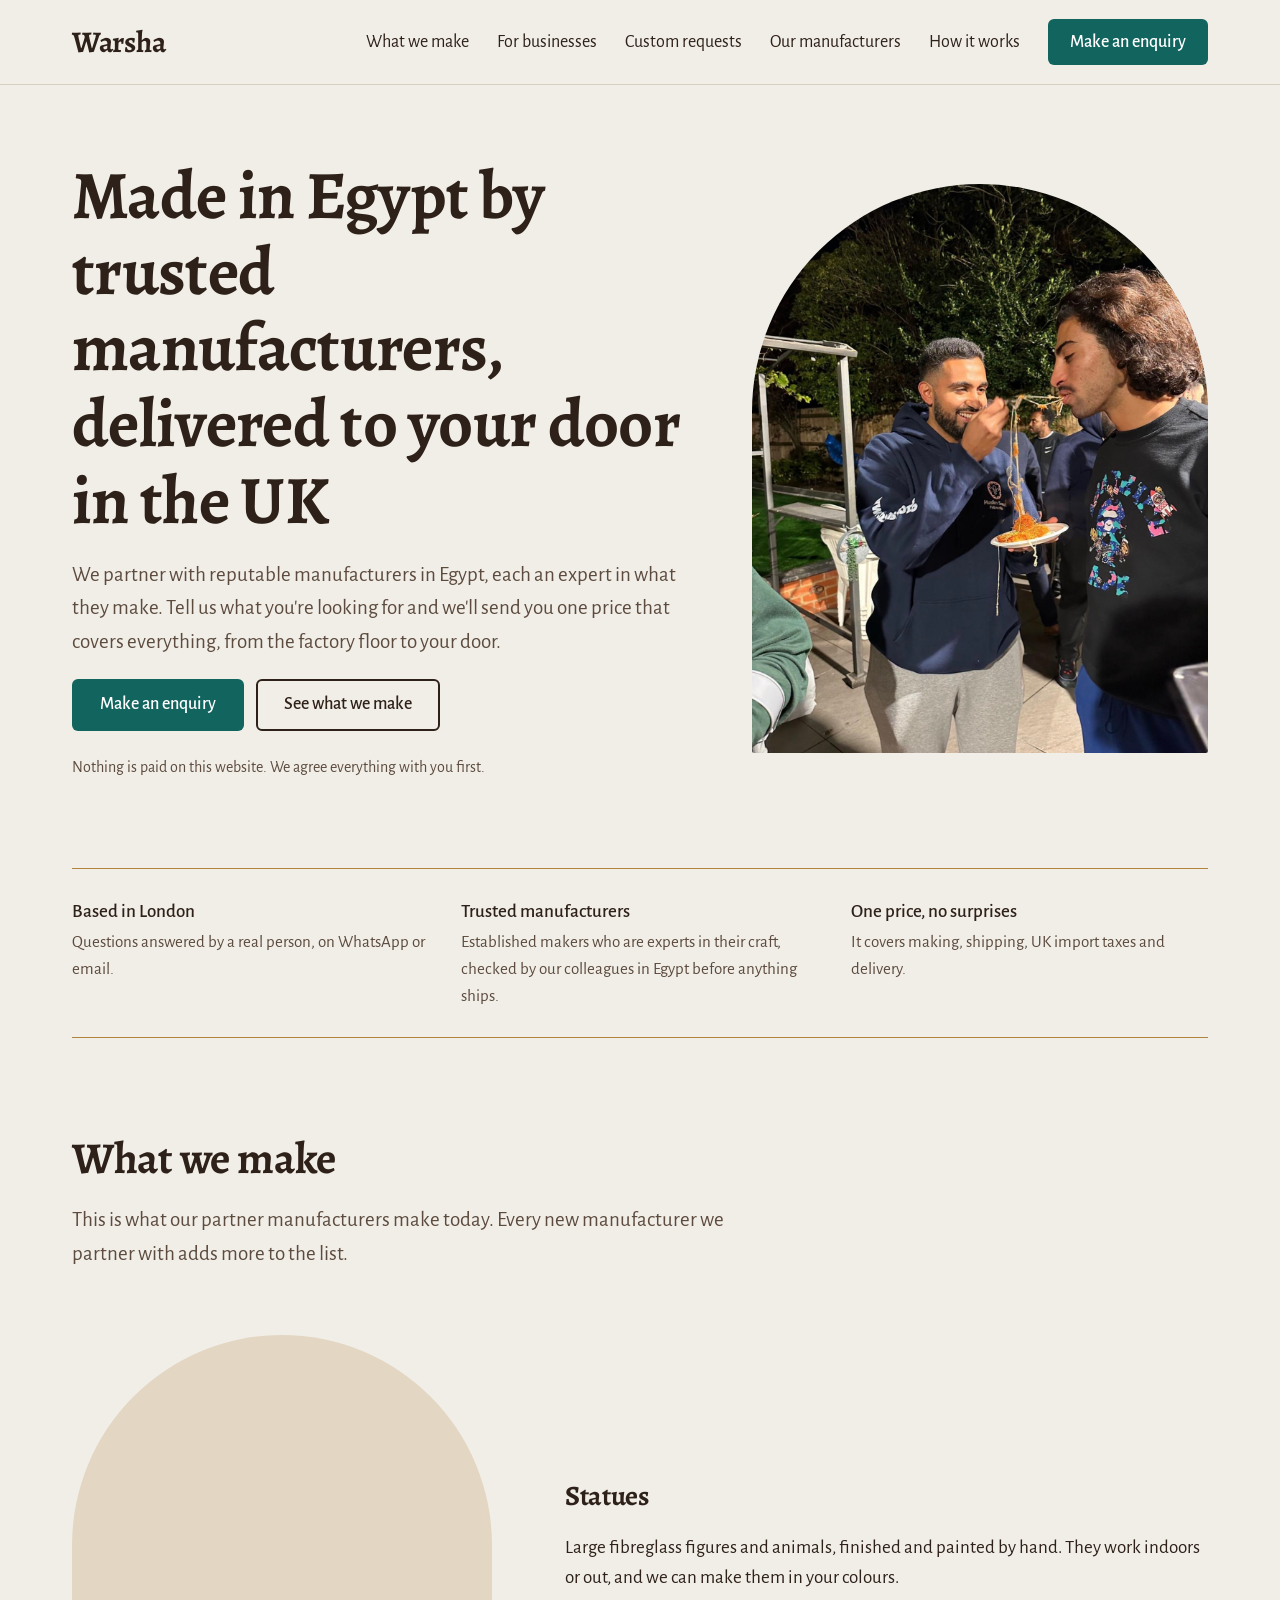
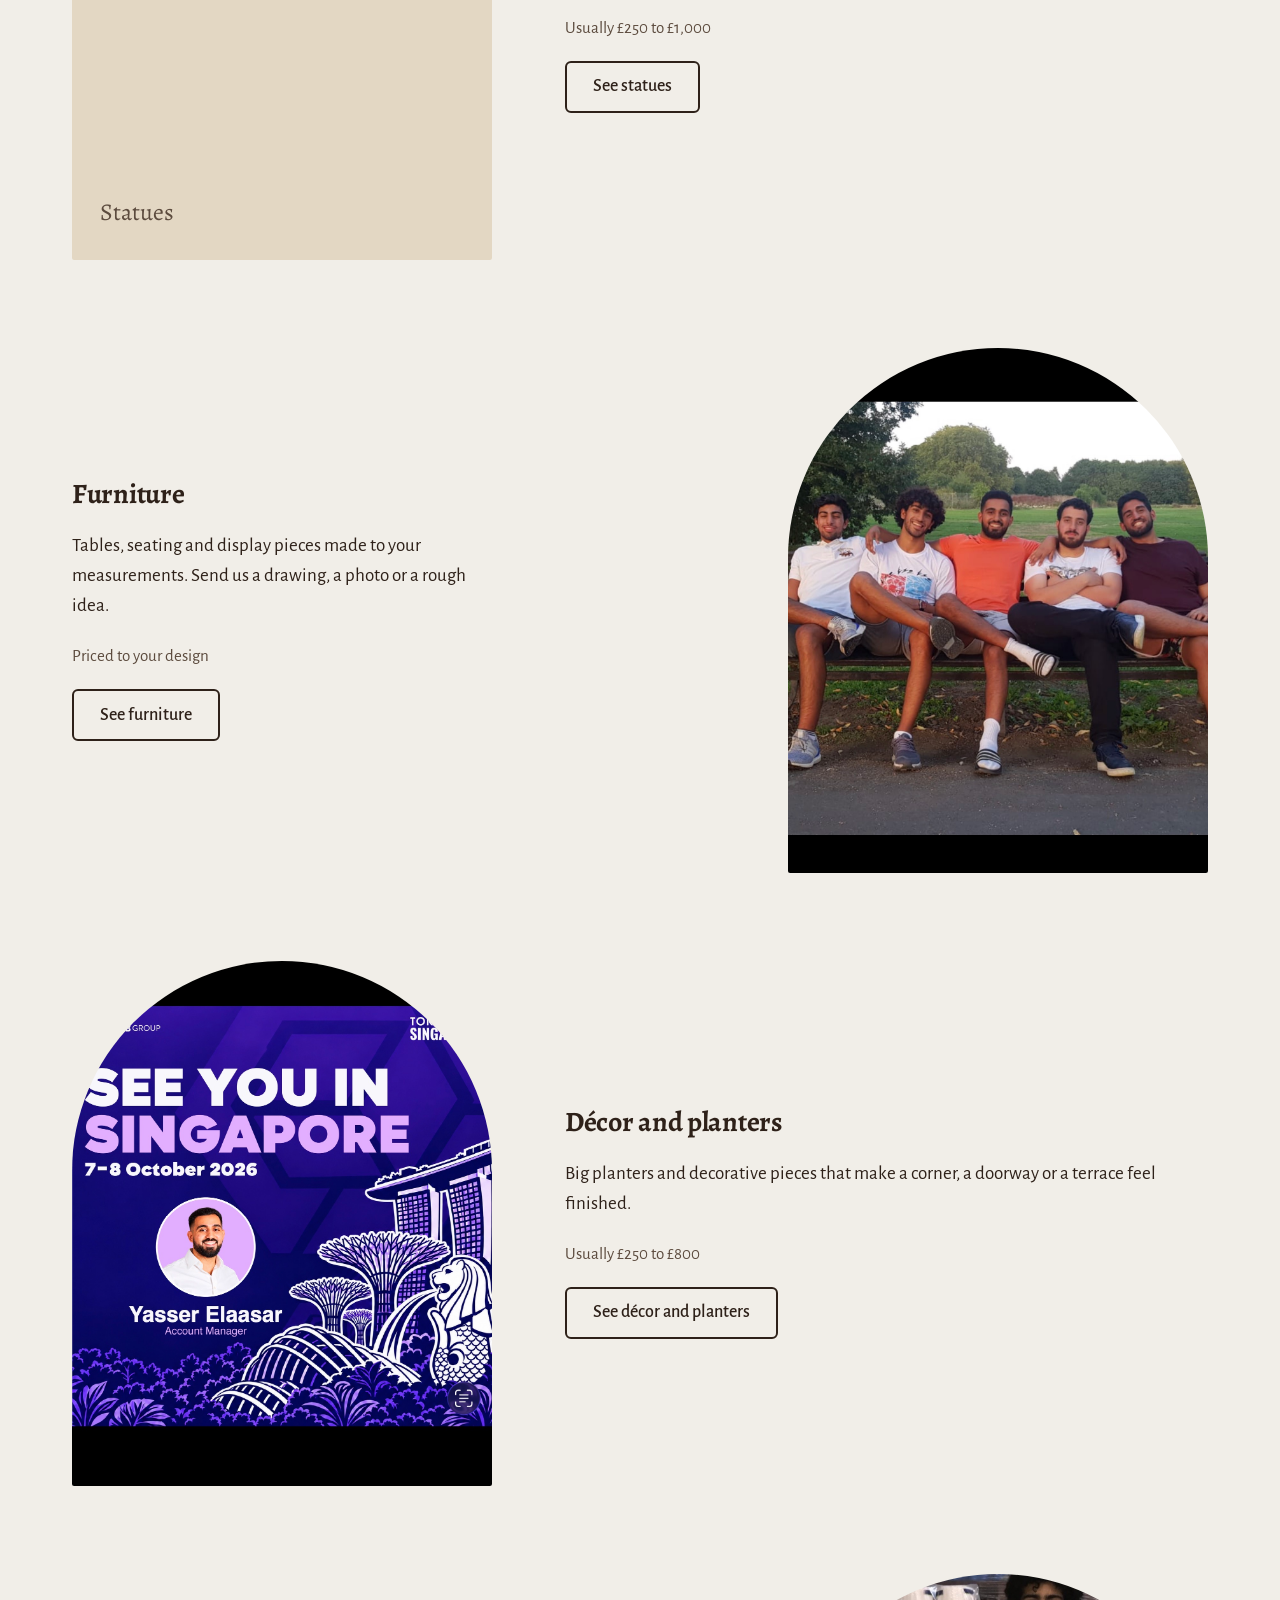
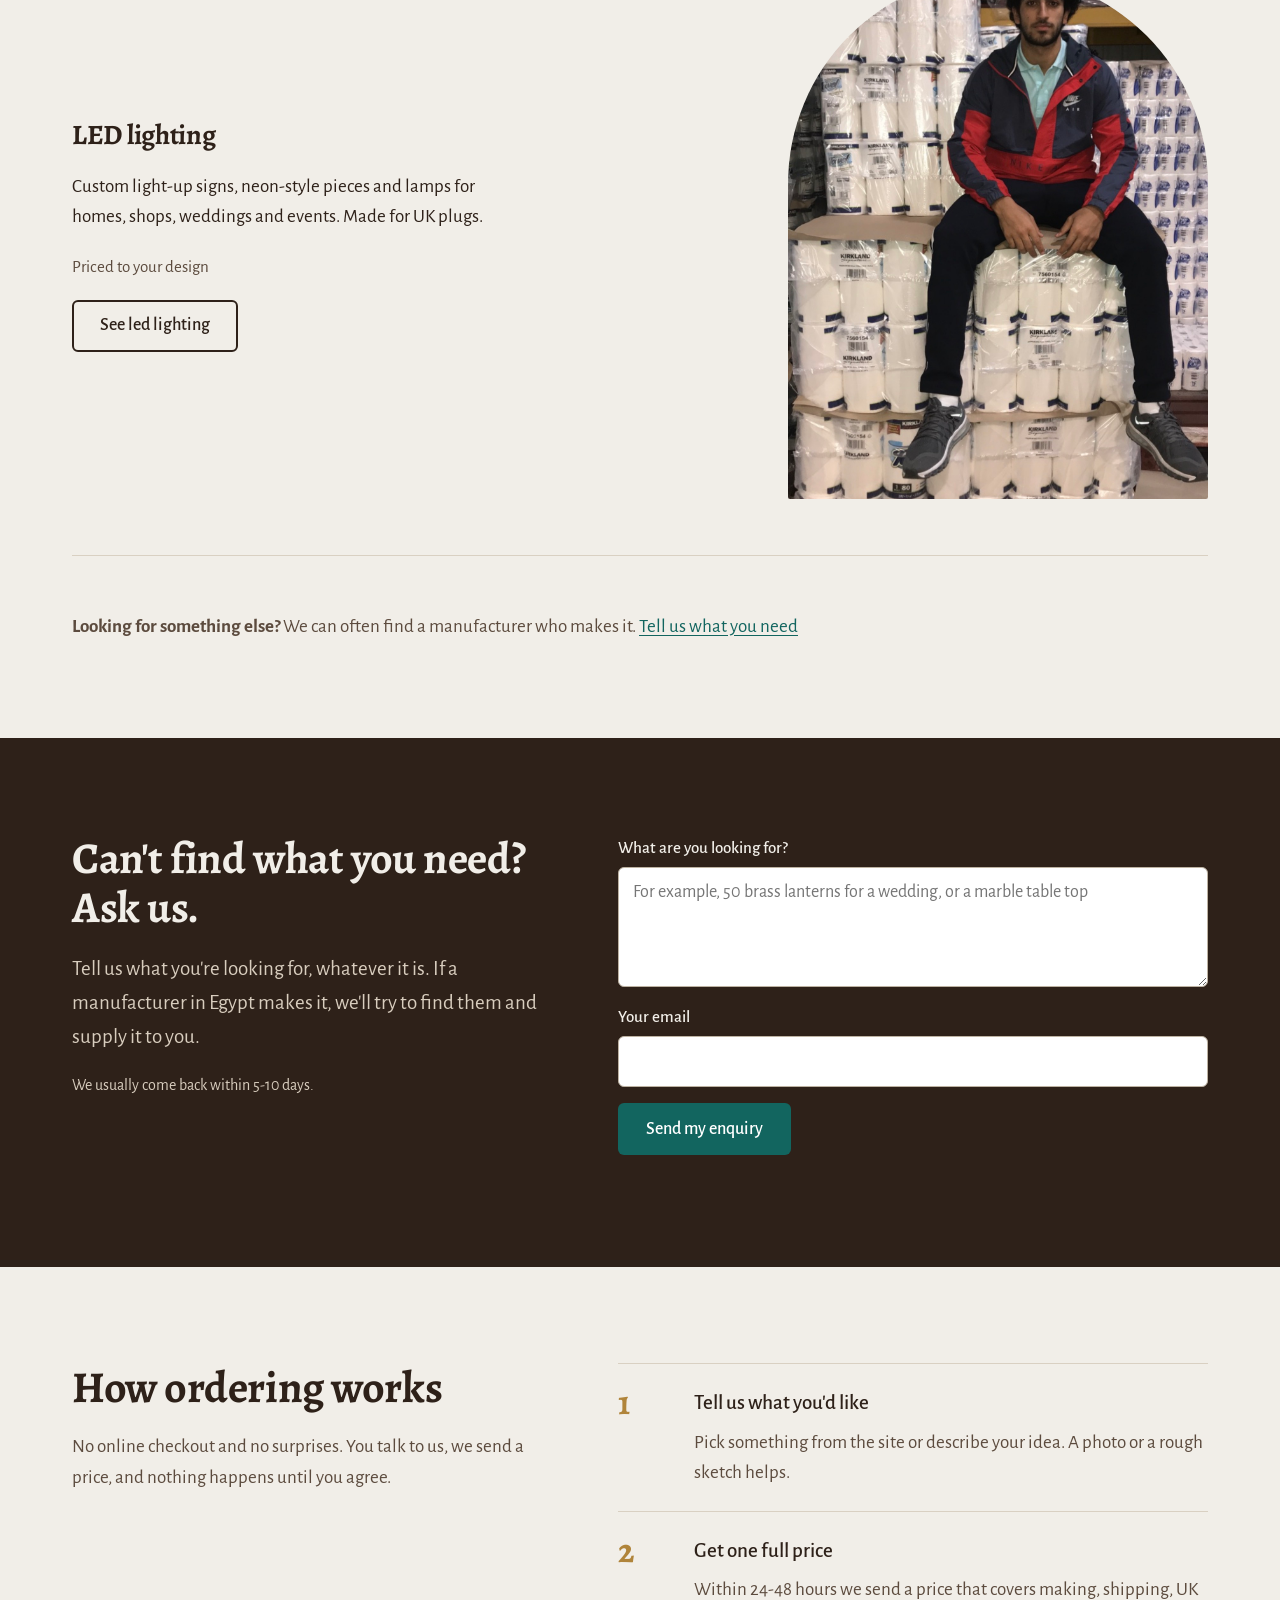
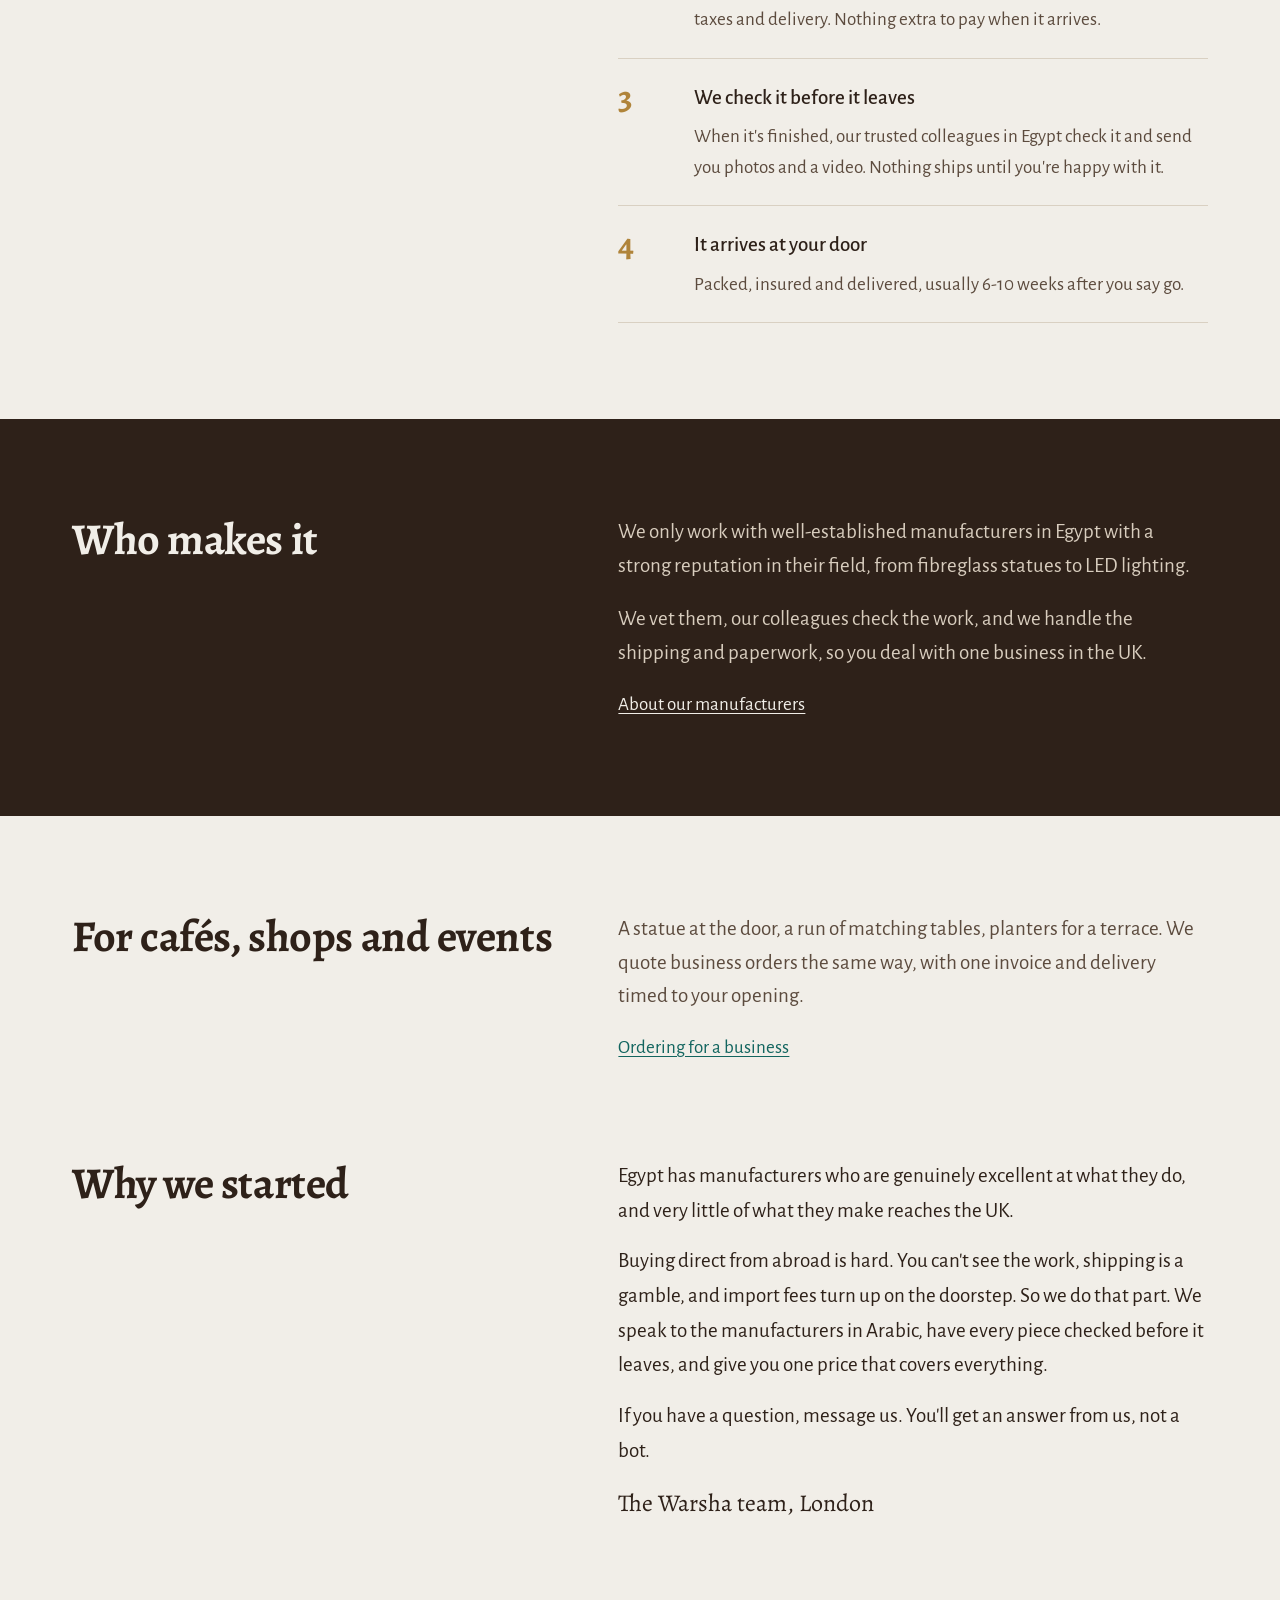
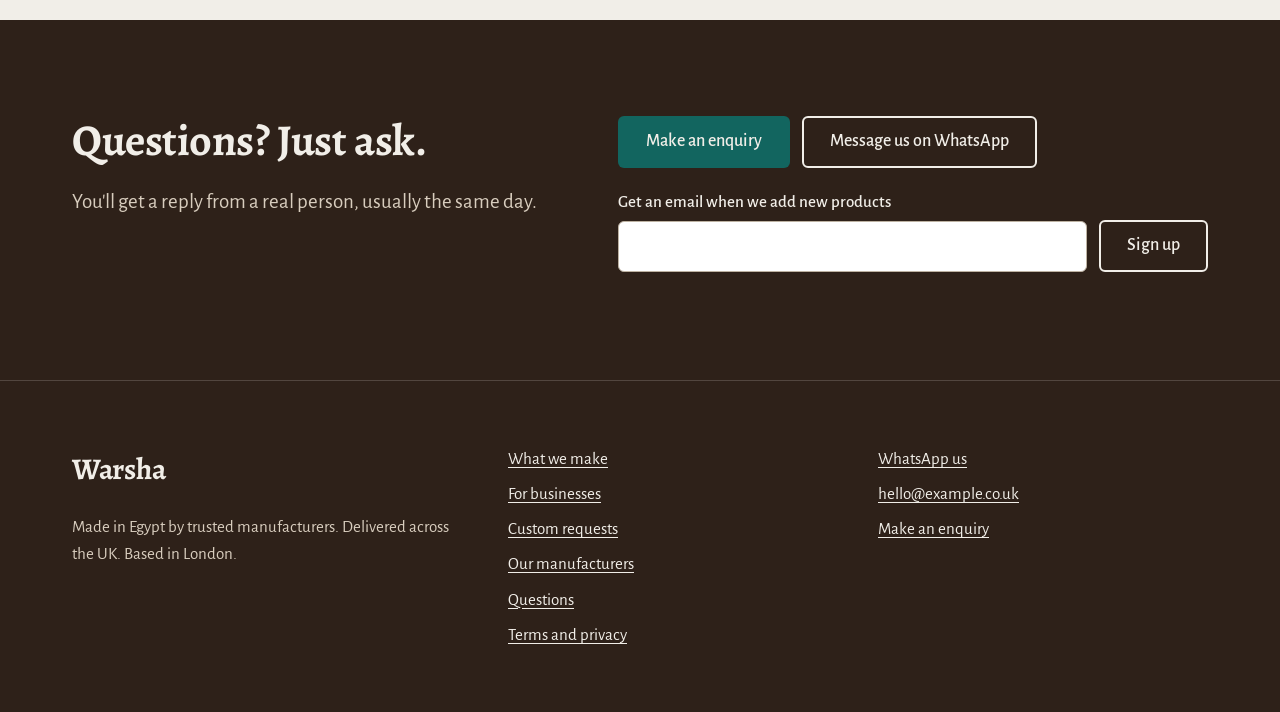
==== commit 469a5f5b: "Add files via upload" ====
--- a/index.html
+++ b/index.html
@@ -25,7 +25,7 @@
 <a href="commission.html">Custom requests</a>
 <a href="makers.html">Our manufacturers</a>
 <a href="how-it-works.html">How it works</a>
-<a class="btn btn--main" href="quote.html">Ask for a price</a>
+<a class="btn btn--main" href="quote.html">Make an enquiry</a>
 </nav></div></header>
 <main id="main">
 
@@ -33,7 +33,7 @@
 <div class="stack">
 <h1>Made in Egypt by trusted manufacturers, delivered to your door in the UK</h1>
 <p class="lead">We partner with reputable manufacturers in Egypt, each an expert in what they make. Tell us what you're looking for and we'll send you one price that covers everything, from the factory floor to your door.</p>
-<div class="btn-row"><a class="btn btn--main" href="quote.html">Ask for a price</a><a class="btn btn--line" href="shop.html">See what we make</a></div>
+<div class="btn-row"><a class="btn btn--main" href="quote.html">Make an enquiry</a><a class="btn btn--line" href="shop.html">See what we make</a></div>
 <p class="hero__note">Nothing is paid on this website. We agree everything with you first.</p>
 </div>
 <div class="arch"><img src="images/hero.jpg" alt="A piece made by one of our partner manufacturers in Egypt" data-fallback=""></div>
@@ -58,7 +58,7 @@
 <div class="field"><label for="r-what">What are you looking for?</label><textarea id="r-what" name="looking_for" placeholder="For example, 50 brass lanterns for a wedding, or a marble table top" required></textarea></div>
 <div class="field"><label for="r-email">Your email</label><input id="r-email" name="email" type="email" autocomplete="email" required></div>
 <input class="hp" type="text" name="_gotcha" tabindex="-1" autocomplete="off" aria-hidden="true">
-<div class="btn-row"><button class="btn btn--main" type="submit">Send my request</button></div>
+<div class="btn-row"><button class="btn btn--main" type="submit">Send my enquiry</button></div>
 <p class="request__msg" role="status"></p>
 </form>
 </div></section>
@@ -96,7 +96,7 @@
 <section class="block dark"><div class="wrap split">
 <div class="stack"><h2>Questions? Just ask.</h2><p class="lead">You'll get a reply from a real person, usually the same day.</p></div>
 <div class="stack">
-<div class="btn-row"><a class="btn btn--main" href="quote.html">Ask for a price</a><a class="btn btn--line" data-whatsapp href="#">Message us on WhatsApp</a></div>
+<div class="btn-row"><a class="btn btn--main" href="quote.html">Make an enquiry</a><a class="btn btn--line" data-whatsapp href="#">Message us on WhatsApp</a></div>
 <form class="signup" novalidate>
 <input type="hidden" name="form" value="new-products">
 <div class="field"><label for="signup-email">Get an email when we add new products</label><input id="signup-email" type="email" name="email" autocomplete="email" required></div>
@@ -110,7 +110,7 @@
 <footer class="site-footer"><div class="wrap">
 <div class="stack"><a class="logo" href="index.html">Warsha</a><p>Made in Egypt by trusted manufacturers. Delivered across the UK. Based in London.</p></div>
 <ul aria-label="Pages"><li><a href="shop.html">What we make</a></li><li><a href="business.html">For businesses</a></li><li><a href="commission.html">Custom requests</a></li><li><a href="makers.html">Our manufacturers</a></li><li><a href="faq.html">Questions</a></li><li><a href="legal.html">Terms and privacy</a></li></ul>
-<ul aria-label="Contact"><li><a data-whatsapp href="#">WhatsApp us</a></li><li><a data-email href="#"></a></li><li><a href="quote.html">Ask for a price</a></li></ul>
+<ul aria-label="Contact"><li><a data-whatsapp href="#">WhatsApp us</a></li><li><a data-email href="#"></a></li><li><a href="quote.html">Make an enquiry</a></li></ul>
 </div></footer>
 <script src="assets/config.js"></script>
 <script src="assets/products.js"></script>
